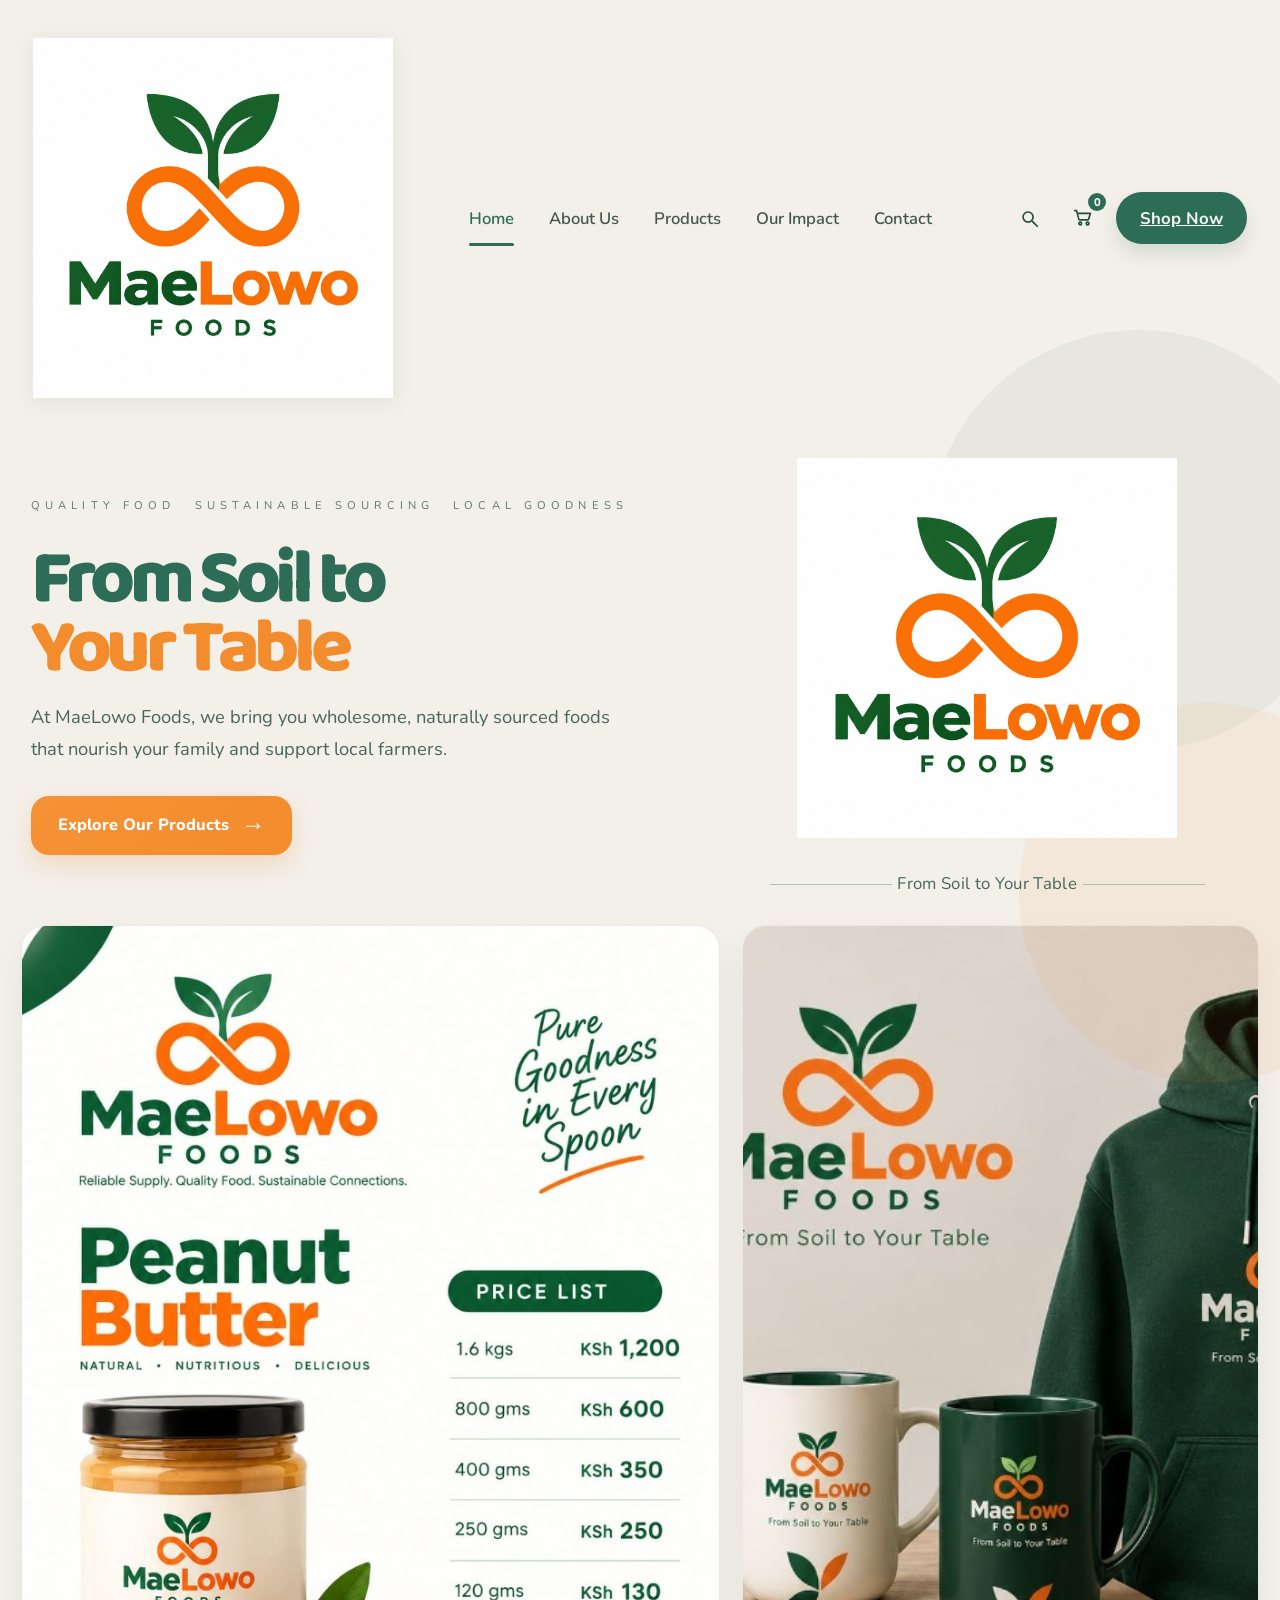
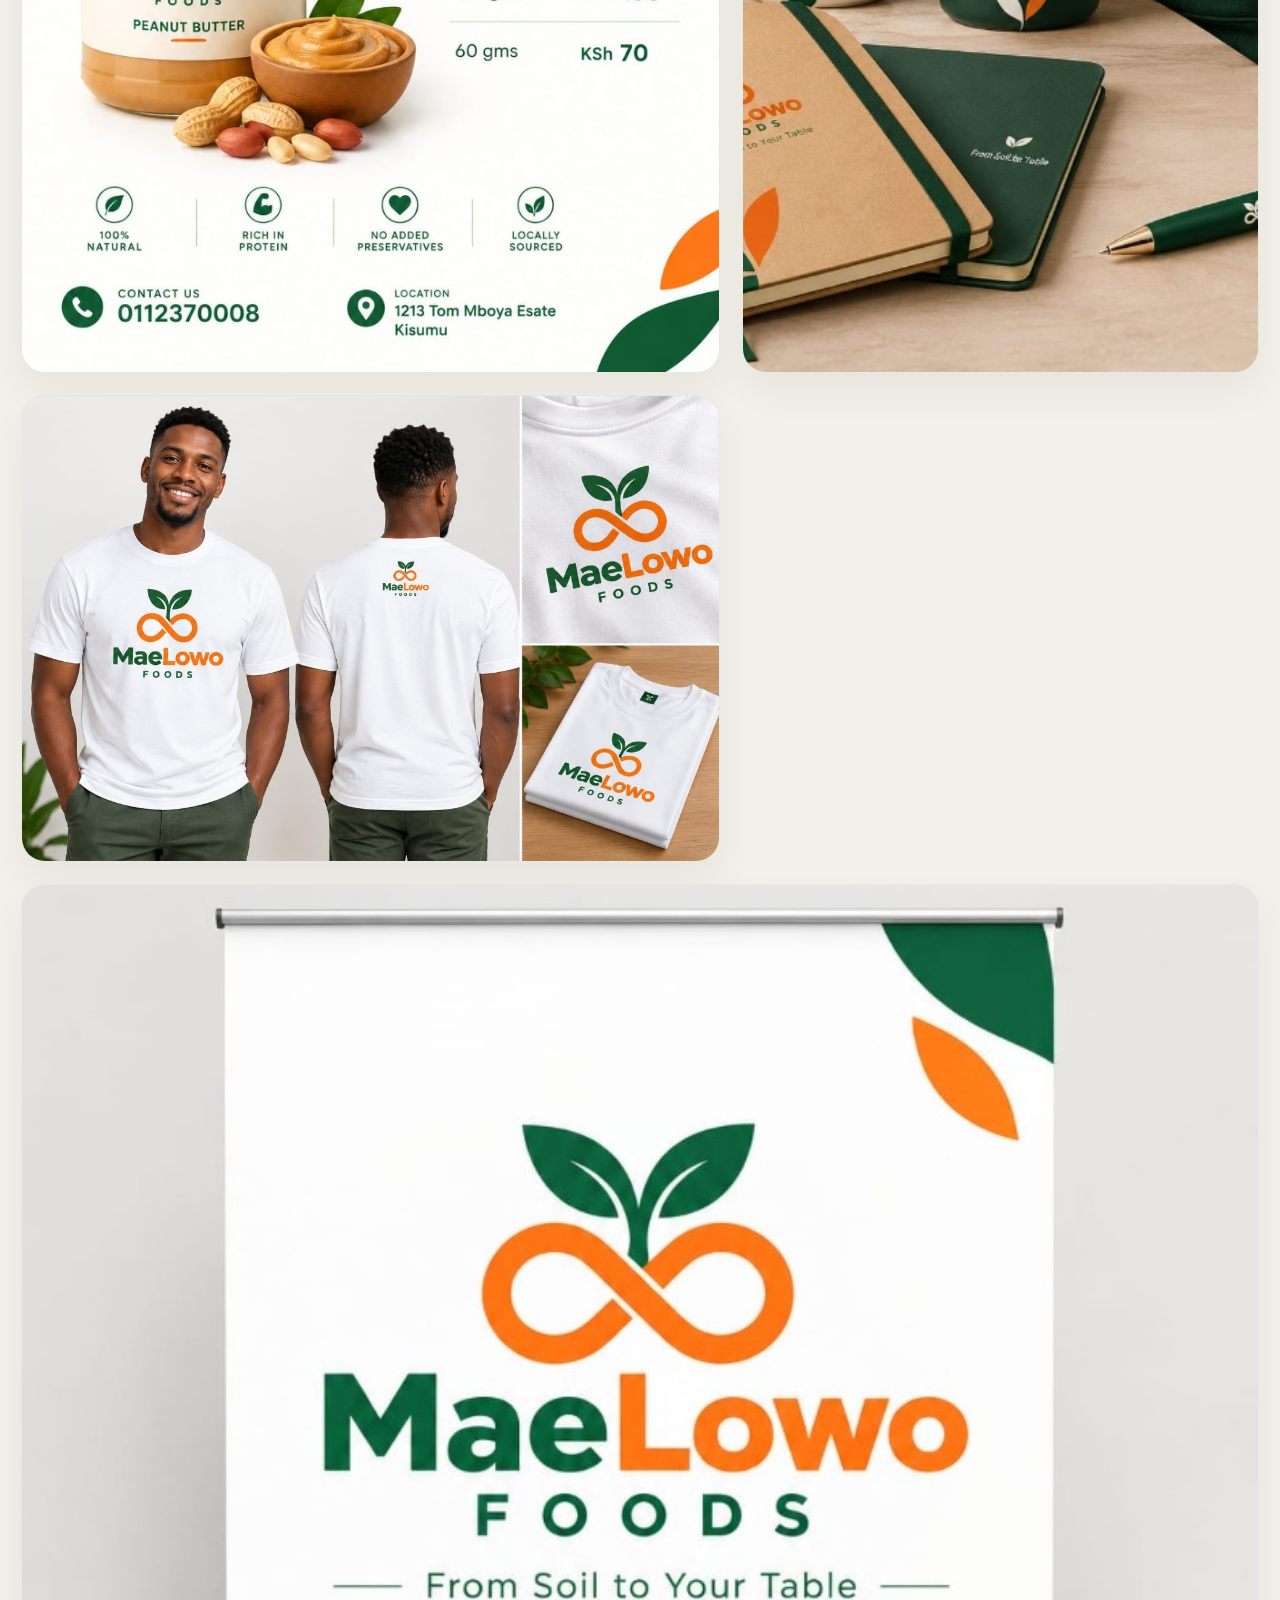
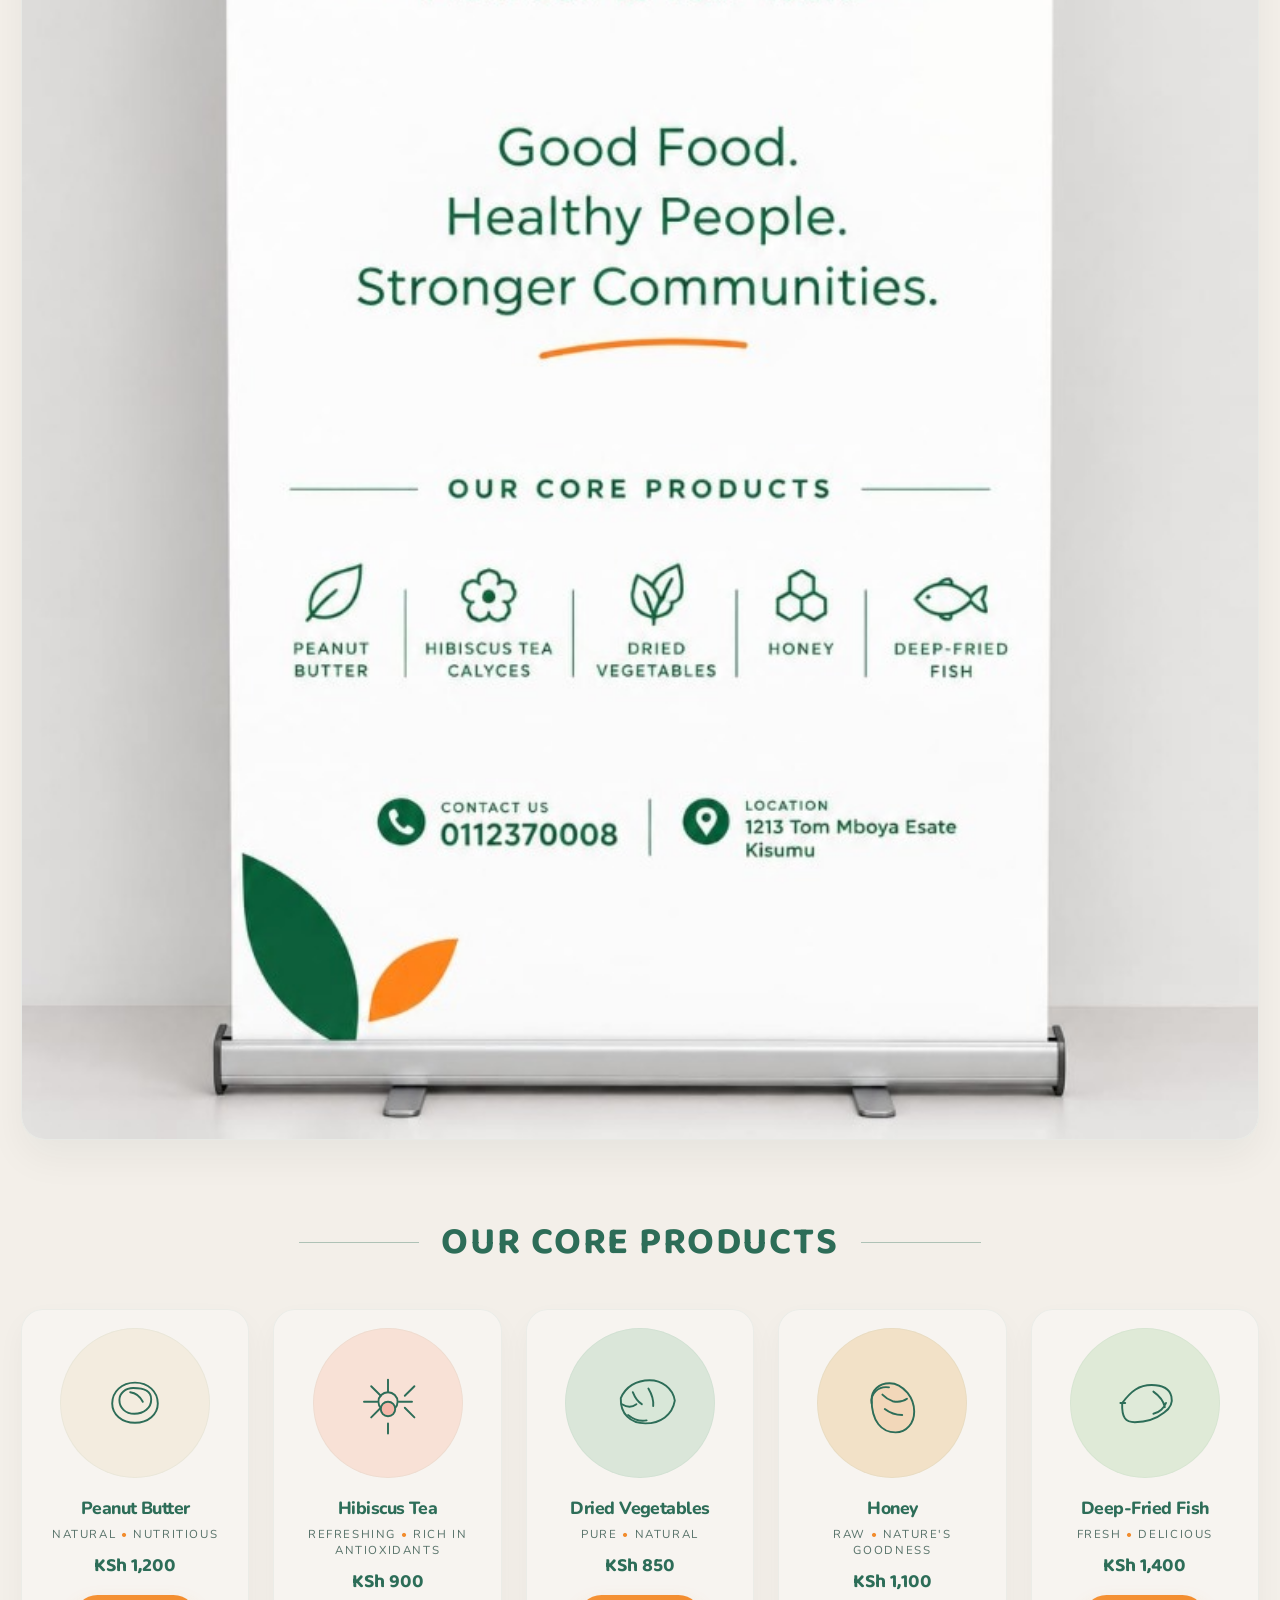
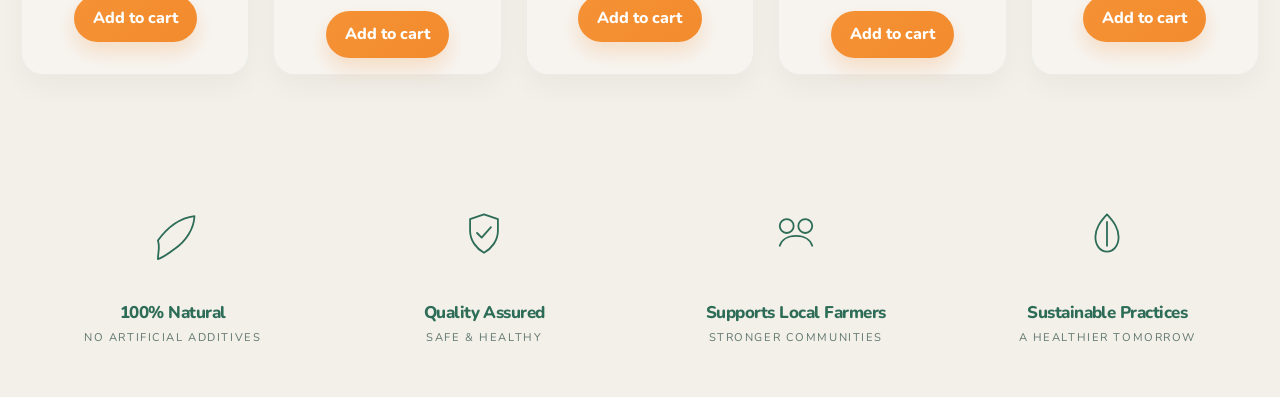
==== index.html @ 342e84cb "Build MaeLowo Foods storefront and checkout Co-authored-by: Copilot <223556219+Copilot@users.noreply" ====
﻿<!DOCTYPE html>
<html lang="en">
  <head>
    <meta charset="UTF-8" />
    <meta name="viewport" content="width=device-width, initial-scale=1.0" />
    <title>MaeLowo Foods</title>
    <link rel="preconnect" href="https://fonts.googleapis.com" />
    <link rel="preconnect" href="https://fonts.gstatic.com" crossorigin />
    <link href="https://fonts.googleapis.com/css2?family=Baloo+2:wght@400;500;600;700;800&family=Nunito:wght@400;600;700;800&display=swap" rel="stylesheet" />
    <link rel="stylesheet" href="style.css" />
  </head>
  <body>
    <div class="page-shell">
      <header class="topbar">
        <div class="brand" aria-label="MaeLowo Foods logo">
          <img src="logo.jpeg" alt="MaeLowo Foods logo" class="brand-mark" />
        </div>

        <button class="menu-toggle" aria-label="Toggle menu" aria-expanded="false">
          <span></span><span></span><span></span>
        </button>

        <nav class="main-nav" aria-label="Main navigation">
          <a href="#" class="active">Home</a>
          <a href="#about">About Us</a>
          <a href="#products">Products</a>
          <a href="#impact">Our Impact</a>
          <a href="#contact">Contact</a>
        </nav>

        <div class="nav-actions">
          <button class="icon-button" aria-label="Search">
            <svg viewBox="0 0 24 24" aria-hidden="true"><circle cx="11" cy="11" r="5.5"></circle><path d="M16 16l5 5"></path></svg>
          </button>
          <button class="icon-button cart-button" aria-label="Cart">
            <svg viewBox="0 0 24 24" aria-hidden="true"><circle cx="9" cy="18" r="1.5"></circle><circle cx="17" cy="18" r="1.5"></circle><path d="M3 4h2l2.4 9.2a1 1 0 0 0 1 .8h8.8a1 1 0 0 0 1-.8L20 7H7"></path></svg>
            <span class="cart-count">0</span>
          </button>
          <a href="sign.html" class="cta-button">Shop Now</a>
        </div>
      </header>

      <main class="content">
        <section class="hero">
          <div class="hero-copy">
            <div class="micro-tags">
              <span>QUALITY FOOD</span>
              <span>SUSTAINABLE SOURCING</span>
              <span>LOCAL GOODNESS</span>
            </div>

            <h1>From Soil to<br /><span>Your Table</span></h1>

            <p>
              At MaeLowo Foods, we bring you wholesome, naturally sourced foods
              that nourish your family and support local farmers.
            </p>

            <a class="primary-btn" href="#products">Explore Our Products <span>→</span></a>
          </div>

          <div class="hero-brand-panel" aria-label="MaeLowo brand panel">
            <img src="logo.jpeg" alt="MaeLowo Foods logo" class="hero-mark" />

            <div class="brand-divider">
              <span>From Soil to Your Table</span>
            </div>
          </div>
        </section>

        <section class="showcase" aria-label="MaeLowo product showcase">
          <div class="showcase-card showcase-main">
            <img src="assets/images/peanut-poster.jpeg" alt="MaeLowo peanut butter product poster" />
          </div>
          <div class="showcase-card showcase-side">
            <img src="assets/images/merch-set.jpeg" alt="MaeLowo branded merchandise" />
          </div>
          <div class="showcase-card showcase-side alt">
            <img src="assets/images/tshirt-mockup.jpeg" alt="MaeLowo t-shirt mockup" />
          </div>
          <div class="showcase-card showcase-banner">
            <img src="assets/images/rollup-banner.jpeg" alt="MaeLowo banner mockup" />
          </div>
        </section>

        <section class="products" id="products">
          <div class="section-header">
            <span class="rule"></span>
            <h2>OUR CORE PRODUCTS</h2>
            <span class="rule"></span>
          </div>

          <div class="product-grid product-choices">
            <article class="product-item product-card" data-name="Peanut Butter" data-price="1200">
              <div class="product-icon peanut">
                <svg viewBox="0 0 120 120" aria-hidden="true">
                  <path d="M60 26c22 0 38 15 38 35 0 18-16 32-38 32-22 0-38-14-38-32 0-20 16-35 38-35Zm-3 9c-13 0-23 9-23 20 0 13 10 23 25 23 16 0 28-10 28-24 0-15-12-19-30-19Z"></path>
                  <path d="M52 42c9 1 17 8 21 16"></path>
                </svg>
              </div>
              <h3>Peanut Butter</h3>
              <p>NATURAL <span>•</span> NUTRITIOUS</p>
              <div class="price-row"><span>KSh 1,200</span></div>
              <button class="buy-btn" type="button">Add to cart</button>
            </article>

            <article class="product-item product-card" data-name="Hibiscus Tea" data-price="900">
              <div class="product-icon hibiscus">
                <svg viewBox="0 0 120 120" aria-hidden="true">
                  <g fill="none" stroke-linecap="round" stroke-linejoin="round">
                    <circle cx="60" cy="58" r="16"></circle>
                    <path d="M60 42V21M60 94v17M42 58H20M100 58h-22M48 48 32 32M88 48l16-16M48 68l-16 16M88 68l16 16"></path>
                    <path d="M60 82c-7 0-12-5-12-12s5-12 12-12 12 5 12 12-5 12-12 12Z" fill="#f5b6a8"></path>
                  </g>
                </svg>
              </div>
              <h3>Hibiscus Tea</h3>
              <p>REFRESHING <span>•</span> RICH IN ANTIOXIDANTS</p>
              <div class="price-row"><span>KSh 900</span></div>
              <button class="buy-btn" type="button">Add to cart</button>
            </article>

            <article class="product-item product-card" data-name="Dried Vegetables" data-price="850">
              <div class="product-icon vegetables">
                <svg viewBox="0 0 120 120" aria-hidden="true">
                  <path d="M28 52c8-19 26-30 48-30 20 0 39 13 42 34-4 24-24 38-49 38-25 0-42-16-41-42Z" fill="#d8e7d8"></path>
                  <path d="M30 62c8 5 16 6 24 0M48 42c4 10 8 16 15 20M74 36c6 10 9 17 8 29M40 80c10 8 21 11 31 9"></path>
                </svg>
              </div>
              <h3>Dried Vegetables</h3>
              <p>PURE <span>•</span> NATURAL</p>
              <div class="price-row"><span>KSh 850</span></div>
              <button class="buy-btn" type="button">Add to cart</button>
            </article>

            <article class="product-item product-card" data-name="Honey" data-price="1100">
              <div class="product-icon honey">
                <svg viewBox="0 0 120 120" aria-hidden="true">
                  <path d="M26 54c0-15 12-27 30-27 14 0 23 8 30 16 7 9 11 17 11 31 0 20-13 35-31 35-23 0-40-18-40-55Z" fill="#f2d7b9"></path>
                  <path d="M44 46c6 6 11 9 17 11 9 2 17 1 24-4"></path>
                  <path d="M48 70c9 7 19 10 29 10"></path>
                  <path d="M55 34c-18-3-31 11-29 26"></path>
                </svg>
              </div>
              <h3>Honey</h3>
              <p>RAW <span>•</span> NATURE'S GOODNESS</p>
              <div class="price-row"><span>KSh 1,100</span></div>
              <button class="buy-btn" type="button">Add to cart</button>
            </article>

            <article class="product-item product-card" data-name="Deep-Fried Fish" data-price="1400">
              <div class="product-icon fish">
                <svg viewBox="0 0 120 120" aria-hidden="true">
                  <path d="M22 60c15-20 28-30 49-30 24 0 31 11 33 19 2 8 0 18-12 27-15 12-30 16-49 16-15 0-22-7-21-32Z" fill="#dfead9"></path>
                  <path d="M74 41c10 7 17 15 19 26M74 78c10-2 18-10 21-18M27 60h-8"></path>
                </svg>
              </div>
              <h3>Deep-Fried Fish</h3>
              <p>FRESH <span>•</span> DELICIOUS</p>
              <div class="price-row"><span>KSh 1,400</span></div>
              <button class="buy-btn" type="button">Add to cart</button>
            </article>
          </div>
        </section>

        <aside class="cart-panel" id="cart-panel" aria-live="polite">
          <div class="cart-header">
            <h3>Your cart</h3>
            <button class="close-cart" type="button" aria-label="Close cart">×</button>
          </div>
          <ul class="cart-items" id="cart-items"></ul>
          <div class="cart-summary">
            <div class="summary-row"><span>Subtotal</span><strong id="subtotal">KSh 0</strong></div>
            <button class="checkout-btn" type="button">Checkout</button>
          </div>
        </aside>

        <section class="benefits" aria-label="Our values">
          <div class="benefit-item">
            <div class="benefit-icon leaf">
              <svg viewBox="0 0 100 100" aria-hidden="true"><path d="M24 63c18-25 40-39 63-42-1 21-14 43-35 57-12 9-21 15-28 17 0-12 4-20 0-32Z"></path></svg>
            </div>
            <strong>100% Natural</strong>
            <span>No artificial additives</span>
          </div>

          <div class="benefit-item">
            <div class="benefit-icon badge">
              <svg viewBox="0 0 100 100" aria-hidden="true"><path d="M50 18l24 8v20c0 17-11 31-24 38-13-7-24-21-24-38V26l24-8Z"></path><path d="M38 50l8 8 16-18"></path></svg>
            </div>
            <strong>Quality Assured</strong>
            <span>Safe &amp; healthy</span>
          </div>

          <div class="benefit-item">
            <div class="benefit-icon people">
              <svg viewBox="0 0 100 100" aria-hidden="true"><circle cx="34" cy="38" r="12"></circle><circle cx="66" cy="38" r="12"></circle><path d="M22 72c3-10 13-17 28-17s25 7 28 17"></path></svg>
            </div>
            <strong>Supports Local Farmers</strong>
            <span>Stronger communities</span>
          </div>

          <div class="benefit-item">
            <div class="benefit-icon eco">
              <svg viewBox="0 0 100 100" aria-hidden="true"><path d="M50 18c12 13 20 24 20 39 0 15-9 25-20 25-11 0-20-10-20-25 0-15 8-26 20-39Zm0 13v41"></path></svg>
            </div>
            <strong>Sustainable Practices</strong>
            <span>A healthier tomorrow</span>
          </div>
        </section>
      </main>
    </div>

    <script>
      const cartButton = document.querySelector('.cart-button');
      const cartPanel = document.getElementById('cart-panel');
      const closeCartButton = document.querySelector('.close-cart');
      const cartCount = document.querySelector('.cart-count');
      const cartItems = document.getElementById('cart-items');
      const subtotalEl = document.getElementById('subtotal');
      const menuToggle = document.querySelector('.menu-toggle');
      const mainNav = document.querySelector('.main-nav');
      const cartStorageKey = 'maelowo-cart';

      function loadCart() {
        try {
          const savedCart = JSON.parse(localStorage.getItem(cartStorageKey) || '[]');
          if (!Array.isArray(savedCart)) return [];
          return savedCart.filter((item) =>
            item &&
            typeof item.name === 'string' &&
            Number.isFinite(item.price) &&
            Number.isInteger(item.qty) &&
            item.qty > 0
          );
        } catch (error) {
          console.error('Unable to load the saved cart.', error);
          return [];
        }
      }

      const cart = loadCart();

      function formatPrice(value) {
        return `KSh ${Number(value).toLocaleString()}`;
      }

      function updateCart() {
        const totalItems = cart.reduce((sum, item) => sum + item.qty, 0);
        const totalPrice = cart.reduce((sum, item) => sum + item.qty * item.price, 0);

        cartCount.textContent = totalItems;
        cartItems.innerHTML = '';
        cartButton.setAttribute('aria-label', `Cart, ${totalItems} items, ${formatPrice(totalPrice)}`);

        if (!cart.length) {
          const emptyMessage = document.createElement('li');
          const label = document.createElement('span');
          label.textContent = 'Cart is empty';
          emptyMessage.appendChild(label);
          cartItems.appendChild(emptyMessage);
        } else {
          cart.forEach((item, index) => {
            const li = document.createElement('li');
            const name = document.createElement('span');
            name.textContent = `${item.name} x${item.qty}`;

            const price = document.createElement('strong');
            price.textContent = formatPrice(item.qty * item.price);

            const controls = document.createElement('div');
            controls.className = 'cart-item-controls';

            const decrease = document.createElement('button');
            decrease.type = 'button';
            decrease.textContent = '−';
            decrease.setAttribute('aria-label', `Remove one ${item.name}`);
            decrease.addEventListener('click', () => changeQuantity(index, -1));

            const increase = document.createElement('button');
            increase.type = 'button';
            increase.textContent = '+';
            increase.setAttribute('aria-label', `Add one ${item.name}`);
            increase.addEventListener('click', () => changeQuantity(index, 1));

            controls.append(decrease, increase);
            li.append(name, price, controls);
            cartItems.appendChild(li);
          });
        }

        subtotalEl.textContent = formatPrice(totalPrice);
        try {
          localStorage.setItem(cartStorageKey, JSON.stringify(cart));
        } catch (error) {
          console.error('Unable to save the cart.', error);
          cartPanel.classList.add('open');
          cartItems.setAttribute('aria-label', 'Cart could not be saved to this browser');
        }
      }

      function changeQuantity(index, adjustment) {
        cart[index].qty += adjustment;
        if (cart[index].qty <= 0) cart.splice(index, 1);
        updateCart();
      }

      document.querySelectorAll('.buy-btn').forEach((button) => {
        button.addEventListener('click', () => {
          const product = button.closest('.product-card');
          const name = product.dataset.name;
          const price = Number(product.dataset.price);

          const existing = cart.find((item) => item.name === name);
          if (existing) {
            existing.qty += 1;
          } else {
            cart.push({ name, price, qty: 1 });
          }

          updateCart();
          cartPanel.classList.add('open');
        });
      });

      cartButton.addEventListener('click', () => {
        cartPanel.classList.toggle('open');
      });

      closeCartButton.addEventListener('click', () => {
        cartPanel.classList.remove('open');
      });

      menuToggle.addEventListener('click', () => {
        const isOpen = mainNav.classList.toggle('show');
        menuToggle.setAttribute('aria-expanded', String(isOpen));
      });

      document.querySelector('.checkout-btn').addEventListener('click', () => {
        if (!cart.length) {
          cartPanel.classList.add('open');
          return;
        }

        window.location.href = 'sign.html';
      });

      updateCart();
    </script>
  </body>
</html>
---- style.css ----
:root {
  --bg: #f3efe9;
  --panel: #f7f5f0;
  --green: #2d6d58;
  --green-soft: #dfe9df;
  --green-deep: #1d4f3d;
  --orange: #f28c2d;
  --orange-soft: #f9e1c7;
  --muted: #677466;
  --line: rgba(45, 109, 88, 0.24);
  --shadow: rgba(23, 49, 37, 0.08);
}

* {
  box-sizing: border-box;
  margin: 0;
  padding: 0;
}

html {
  scroll-behavior: smooth;
}

body {
  min-height: 100vh;
  background: var(--bg);
  color: var(--green-deep);
  font-family: "Nunito", Arial, sans-serif;
}

button,
a {
  font: inherit;
}

img,
svg {
  display: block;
  width: 100%;
  height: auto;
}

.page-shell {
  width: min(1440px, calc(100% - 42px));
  margin: 0 auto;
  padding: 20px 0 28px;
}

.topbar {
  display: flex;
  align-items: center;
  justify-content: space-between;
  gap: 20px;
  padding: 18px 12px 20px;
}

.brand {
  display: flex;
  align-items: center;
  gap: 12px;
  min-width: 0;
}

.brand-mark {
  width: 360px;
  height: auto;
  max-width: 100%;
  display: block;
  filter: drop-shadow(0 4px 10px rgba(29, 79, 61, 0.08));
}

.brand-text,
.big-brand {
  display: flex;
  flex-direction: column;
  line-height: 0.9;
}

.brand-name {
  font-family: "Baloo 2", "Arial Rounded MT Bold", sans-serif;
  font-size: clamp(2.2rem, 2vw + 0.8rem, 4rem);
  font-weight: 800;
  letter-spacing: -0.06em;
  display: inline-flex;
  align-items: flex-end;
  white-space: nowrap;
}

.green {
  color: var(--green);
}

.orange {
  color: var(--orange);
}

.brand-sub {
  margin-top: 6px;
  display: block;
  font-family: "Baloo 2", "Arial Rounded MT Bold", sans-serif;
  font-size: 1.05rem;
  font-weight: 700;
  letter-spacing: 0.42em;
  color: var(--green);
  text-align: center;
}

.main-nav {
  display: flex;
  align-items: center;
  justify-content: center;
  gap: 2.2rem;
  flex: 1;
  font-size: 1.04rem;
  font-weight: 600;
  color: rgba(18, 43, 35, 0.78);
}

.main-nav a {
  position: relative;
  text-decoration: none;
  color: inherit;
  transition: color 0.2s ease;
}

.main-nav a:hover,
.main-nav a.active {
  color: var(--green);
}

.main-nav a.active::after {
  content: "";
  position: absolute;
  left: 0;
  right: 0;
  bottom: -16px;
  height: 3px;
  border-radius: 99px;
  background: var(--green);
}

.nav-actions {
  display: flex;
  align-items: center;
  gap: 12px;
}

.menu-toggle {
  display: none;
  flex-direction: column;
  gap: 5px;
  background: transparent;
  border: 0;
  cursor: pointer;
  padding: 8px;
}

.menu-toggle span {
  display: block;
  width: 24px;
  height: 2px;
  background: var(--green);
  border-radius: 99px;
}

.icon-button {
  width: 42px;
  height: 42px;
  border: 0;
  background: transparent;
  color: var(--green-deep);
  display: inline-flex;
  align-items: center;
  justify-content: center;
  border-radius: 999px;
  cursor: pointer;
  position: relative;
}

.cart-count {
  position: absolute;
  right: -2px;
  top: -4px;
  min-width: 18px;
  height: 18px;
  border-radius: 50%;
  background: var(--green);
  color: #fff;
  font-size: 0.7rem;
  font-weight: 800;
  display: flex;
  align-items: center;
  justify-content: center;
}

.icon-button svg {
  width: 22px;
  height: 22px;
  stroke: currentColor;
  stroke-width: 1.8;
  fill: none;
  stroke-linecap: round;
  stroke-linejoin: round;
}

.cta-button {
  border: 0;
  border-radius: 999px;
  background: var(--green);
  color: #f5f7f3;
  font-weight: 700;
  font-size: 1.05rem;
  padding: 0.9rem 1.5rem;
  cursor: pointer;
  box-shadow: 0 10px 18px rgba(45, 109, 88, 0.15);
}

.content {
  padding-top: 12px;
}

.hero {
  display: grid;
  grid-template-columns: 1.1fr 0.9fr;
  align-items: center;
  gap: 30px;
  padding: 28px 0 8px;
  position: relative;
}

.hero::before,
.hero::after {
  content: "";
  position: absolute;
  border-radius: 50%;
  background: rgba(45, 109, 88, 0.06);
  pointer-events: none;
}

.hero::before {
  width: 420px;
  height: 420px;
  right: -90px;
  top: -100px;
}

.hero::after {
  width: 380px;
  height: 380px;
  right: -140px;
  bottom: -180px;
  background: rgba(242, 140, 45, 0.08);
}

.hero-copy {
  position: relative;
  z-index: 1;
  padding-left: 10px;
}

.micro-tags {
  display: flex;
  flex-wrap: wrap;
  gap: 1.4rem 1.2rem;
  color: rgba(31, 68, 58, 0.7);
  font-size: 0.7rem;
  letter-spacing: 0.32rem;
  text-transform: uppercase;
  margin-bottom: 2rem;
}

.hero-copy h1 {
  font-family: "Baloo 2", "Arial Rounded MT Bold", sans-serif;
  font-weight: 800;
  line-height: 0.9;
  letter-spacing: -0.07em;
  font-size: clamp(4.2rem, 6vw, 8rem);
  color: var(--green);
  margin-bottom: 18px;
}

.hero-copy h1 span {
  color: var(--orange);
}

.hero-copy p {
  max-width: 610px;
  font-size: 1.15rem;
  line-height: 1.7;
  color: rgba(31, 66, 55, 0.8);
  margin-bottom: 2rem;
}

.primary-btn {
  display: inline-flex;
  align-items: center;
  gap: 0.75rem;
  text-decoration: none;
  background: linear-gradient(135deg, #f69236 0%, #f28c2d 100%);
  color: #fff;
  border-radius: 18px;
  padding: 1.1rem 1.7rem;
  font-weight: 800;
  font-size: 1.02rem;
  box-shadow: 0 10px 22px rgba(242, 140, 45, 0.22);
}

.primary-btn span {
  font-size: 1.5rem;
  line-height: 1;
}

.hero-brand-panel {
  position: relative;
  z-index: 1;
  display: flex;
  flex-direction: column;
  align-items: center;
  justify-content: center;
  min-height: 420px;
}

.hero-mark {
  width: min(34vw, 420px);
  max-width: 380px;
  margin: 0 auto 12px;
  display: block;
}

.big-brand {
  align-items: center;
  margin-top: -10px;
}

.big-brand .brand-name {
  font-size: clamp(3.3rem, 4vw, 6rem);
  line-height: 0.8;
}

.big-brand .brand-sub {
  margin-top: 4px;
  font-size: 1.7rem;
  letter-spacing: 0.42em;
}

.brand-divider {
  width: min(440px, 80%);
  margin-top: 22px;
  position: relative;
  text-align: center;
  color: rgba(31, 68, 58, 0.8);
  font-size: 1.05rem;
  letter-spacing: 0.02em;
}

.brand-divider::before,
.brand-divider::after {
  content: "";
  position: absolute;
  top: 50%;
  width: 28%;
  height: 1px;
  background: rgba(45, 109, 88, 0.35);
}

.brand-divider::before {
  left: 0;
}

.brand-divider::after {
  right: 0;
}

.showcase {
  display: grid;
  grid-template-columns: 1.15fr 0.85fr;
  gap: 22px;
  margin-top: 22px;
  align-items: stretch;
}

.showcase-card {
  background: rgba(255, 255, 255, 0.35);
  border: 1px solid rgba(45, 109, 88, 0.08);
  border-radius: 24px;
  overflow: hidden;
  box-shadow: 0 18px 38px rgba(23, 49, 37, 0.05);
}

.showcase-card img {
  display: block;
  width: 100%;
  height: 100%;
  object-fit: cover;
}

.showcase-main {
  min-height: 700px;
}

.showcase-side {
  min-height: 340px;
}

.showcase-side.alt {
  min-height: 290px;
}

.showcase-banner {
  grid-column: 1 / -1;
  min-height: 240px;
}

.section-header {
  margin: 72px auto 36px;
  display: flex;
  align-items: center;
  justify-content: center;
  gap: 22px;
  color: var(--green);
}

.section-header h2 {
  font-family: "Baloo 2", "Arial Rounded MT Bold", sans-serif;
  font-size: clamp(2.2rem, 3vw, 3.2rem);
  font-weight: 700;
  letter-spacing: 0.04em;
  text-transform: uppercase;
}

.rule {
  width: 120px;
  height: 1px;
  background: rgba(45, 109, 88, 0.35);
}

.product-grid {
  display: grid;
  grid-template-columns: repeat(5, minmax(160px, 1fr));
  gap: 1.4rem 1.5rem;
  justify-content: center;
}

.product-item {
  display: flex;
  flex-direction: column;
  align-items: center;
  text-align: center;
}

.product-card {
  background: rgba(255, 255, 255, 0.35);
  border: 1px solid rgba(45, 109, 88, 0.06);
  border-radius: 22px;
  padding: 18px 14px 16px;
  box-shadow: 0 12px 28px rgba(23, 49, 37, 0.04);
}

.product-icon {
  width: 150px;
  height: 150px;
  border-radius: 50%;
  display: flex;
  align-items: center;
  justify-content: center;
  box-shadow: inset 0 0 0 1px rgba(45, 109, 88, 0.04);
  margin-bottom: 18px;
}

.product-icon svg {
  width: 72px;
  height: 72px;
  stroke: var(--green);
  stroke-width: 3.2;
  fill: none;
  stroke-linecap: round;
  stroke-linejoin: round;
}

.product-icon.peanut { background: #f3ecdf; }
.product-icon.hibiscus { background: #f8e1d6; }
.product-icon.vegetables { background: #dae6d9; }
.product-icon.honey { background: #f2e1c7; }
.product-icon.fish { background: #dfead7; }

.product-item h3 {
  font-size: 1.1rem;
  font-weight: 800;
  color: var(--green);
  margin-bottom: 6px;
  letter-spacing: -0.03em;
}

.product-item p {
  color: rgba(31, 68, 58, 0.75);
  font-size: 0.72rem;
  letter-spacing: 0.14em;
  text-transform: uppercase;
}

.product-item p span {
  color: var(--orange);
}

.price-row {
  margin: 8px 0 14px;
  font-family: "Baloo 2", "Arial Rounded MT Bold", sans-serif;
  font-size: 1.2rem;
  font-weight: 700;
  color: var(--green);
}

.buy-btn,
.checkout-btn {
  border: 0;
  background: linear-gradient(135deg, #f59235 0%, #f28b2d 100%);
  color: #fff;
  font-weight: 800;
  border-radius: 999px;
  padding: 0.8rem 1.2rem;
  cursor: pointer;
  transition: transform 0.2s ease, box-shadow 0.2s ease;
  box-shadow: 0 10px 20px rgba(242, 140, 45, 0.22);
}

.buy-btn:hover,
.checkout-btn:hover,
.cta-button:hover,
.icon-button:hover {
  transform: translateY(-1px);
}

.cart-panel {
  position: fixed;
  top: 24px;
  right: 24px;
  width: min(360px, calc(100vw - 24px));
  background: rgba(255, 255, 255, 0.96);
  backdrop-filter: blur(10px);
  border: 1px solid rgba(45, 109, 88, 0.1);
  border-radius: 22px;
  box-shadow: 0 24px 48px rgba(17, 29, 23, 0.13);
  padding: 18px 16px 14px;
  z-index: 40;
  opacity: 0;
  pointer-events: none;
  transform: translateY(-12px);
  transition: opacity 0.2s ease, transform 0.2s ease;
}

.cart-panel.open {
  opacity: 1;
  pointer-events: auto;
  transform: translateY(0);
}

.cart-header {
  display: flex;
  align-items: center;
  justify-content: space-between;
  margin-bottom: 12px;
  color: var(--green);
}

.cart-header h3 {
  font-family: "Baloo 2", "Arial Rounded MT Bold", sans-serif;
  font-size: 1.8rem;
  letter-spacing: -0.05em;
}

.close-cart {
  border: 0;
  background: transparent;
  font-size: 2rem;
  color: var(--green);
  cursor: pointer;
}

.cart-items {
  list-style: none;
  padding: 0;
  margin: 0;
  display: grid;
  gap: 10px;
  max-height: 240px;
  overflow: auto;
}

.cart-items li {
  display: flex;
  justify-content: space-between;
  gap: 14px;
  align-items: center;
  padding: 10px 12px;
  background: rgba(45, 109, 88, 0.04);
  border-radius: 12px;
  color: var(--green-deep);
}

.cart-item-controls {
  display: flex;
  gap: 5px;
}

.cart-item-controls button {
  width: 28px;
  height: 28px;
  border: 1px solid rgba(45, 109, 88, 0.18);
  border-radius: 50%;
  background: white;
  color: var(--green);
  font-size: 1.1rem;
  font-weight: 800;
  line-height: 1;
  cursor: pointer;
}

.cart-items span {
  font-weight: 700;
}

.cart-summary {
  border-top: 1px solid rgba(45, 109, 88, 0.12);
  padding-top: 12px;
  margin-top: 12px;
}

.summary-row {
  display: flex;
  align-items: center;
  justify-content: space-between;
  font-size: 1rem;
  color: var(--green-deep);
  margin-bottom: 12px;
}

.checkout-btn {
  width: 100%;
}

.checkout-items {
  display: grid;
  gap: 10px;
  list-style: none;
  padding: 0;
  margin: 0;
}

.checkout-items li {
  display: flex;
  align-items: center;
  justify-content: space-between;
  gap: 14px;
  padding: 12px 14px;
  border: 1px solid rgba(45, 109, 88, 0.1);
  border-radius: 14px;
  color: var(--green-deep);
}

.checkout-items strong {
  white-space: nowrap;
  color: var(--green);
}

.auth-btn:disabled {
  opacity: 0.55;
  cursor: not-allowed;
  box-shadow: none;
}

.benefits {
  display: grid;
  grid-template-columns: repeat(4, minmax(150px, 1fr));
  gap: 24px;
  margin-top: 74px;
  padding: 20px 8px 10px;
}

.benefit-item {
  display: flex;
  flex-direction: column;
  align-items: center;
  justify-content: flex-start;
  text-align: center;
  padding: 14px 10px;
  color: var(--green);
}

.benefit-icon {
  width: 100px;
  height: 100px;
  margin-bottom: 20px;
  display: flex;
  align-items: center;
  justify-content: center;
}

.benefit-icon svg {
  width: 58px;
  height: 58px;
  stroke: var(--green);
  stroke-width: 3.1;
  fill: none;
  stroke-linecap: round;
  stroke-linejoin: round;
}

.benefit-item strong {
  display: block;
  font-size: 1.06rem;
  font-weight: 800;
  line-height: 1.2;
  margin-bottom: 6px;
  letter-spacing: -0.03em;
}

.benefit-item span {
  font-size: 0.7rem;
  letter-spacing: 0.14em;
  text-transform: uppercase;
  color: rgba(31, 68, 58, 0.7);
}

.auth-body,
.payment-body {
  min-height: 100vh;
  display: flex;
  align-items: center;
  justify-content: center;
  background: linear-gradient(135deg, rgba(45, 109, 88, 0.06), rgba(242, 140, 45, 0.06));
}

.auth-shell,
.checkout-shell {
  width: min(1200px, calc(100% - 28px));
  margin: 30px auto;
}

.auth-card {
  display: grid;
  grid-template-columns: 1fr 1.1fr;
  background: rgba(255, 255, 255, 0.8);
  border: 1px solid rgba(45, 109, 88, 0.08);
  border-radius: 28px;
  overflow: hidden;
  box-shadow: 0 25px 50px rgba(23, 49, 37, 0.08);
}

.auth-branding {
  background: linear-gradient(180deg, rgba(45, 109, 88, 0.04), rgba(242, 140, 45, 0.04));
  padding: 40px 24px;
  display: flex;
  flex-direction: column;
  align-items: center;
  justify-content: center;
  text-align: center;
}

.auth-logo {
  width: min(420px, 88%);
  max-width: 340px;
  margin-bottom: 20px;
}

.auth-branding p {
  font-family: "Baloo 2", "Arial Rounded MT Bold", sans-serif;
  font-size: clamp(1.9rem, 2.4vw, 3rem);
  color: var(--green);
  letter-spacing: -0.06em;
  line-height: 0.96;
}

.auth-panel {
  padding: 34px 32px 30px;
}

.tab-buttons {
  display: grid;
  grid-template-columns: repeat(2, minmax(0, 1fr));
  gap: 10px;
  background: rgba(45, 109, 88, 0.05);
  padding: 8px;
  border-radius: 16px;
  margin-bottom: 24px;
}

.tab-btn {
  border: 0;
  background: transparent;
  color: var(--green);
  padding: 12px 16px;
  border-radius: 12px;
  font-weight: 800;
  cursor: pointer;
}

.tab-btn.active {
  background: var(--green);
  color: white;
  box-shadow: 0 10px 20px rgba(45, 109, 88, 0.18);
}

.auth-form {
  display: none;
  gap: 18px;
}

.auth-form.active {
  display: grid;
}

.field {
  display: grid;
  gap: 8px;
}

.field label {
  font-size: 0.84rem;
  font-weight: 800;
  letter-spacing: 0.02em;
  text-transform: uppercase;
  color: var(--green);
}

.field input {
  width: 100%;
  border: 1px solid rgba(45, 109, 88, 0.15);
  background: rgba(255, 255, 255, 0.85);
  border-radius: 14px;
  padding: 0.9rem 1rem;
  font: inherit;
  color: var(--green-deep);
}

.field-grid {
  display: grid;
  grid-template-columns: repeat(2, minmax(0, 1fr));
  gap: 14px;
}

.helper-row {
  display: flex;
  align-items: center;
  justify-content: space-between;
  gap: 12px;
  font-size: 0.92rem;
}

.checkbox-row {
  display: flex;
  align-items: center;
  gap: 8px;
  color: var(--green-deep);
}

.helper-row a,
.auth-footer a,
.back-link {
  color: var(--green);
  text-decoration: none;
  font-weight: 700;
}

.auth-btn,
.primary {
  display: inline-flex;
  align-items: center;
  justify-content: center;
  border: 0;
  border-radius: 999px;
  background: linear-gradient(135deg, #f69236 0%, #f28c2d 100%);
  color: #fff;
  font-weight: 800;
  padding: 0.95rem 1.4rem;
  text-decoration: none;
  cursor: pointer;
}

.auth-footer {
  margin-top: 20px;
  text-align: center;
  color: rgba(29, 79, 61, 0.8);
}

.checkout-header {
  display: flex;
  align-items: center;
  justify-content: space-between;
  margin-bottom: 22px;
}

.brand-inline {
  width: 220px;
}

.brand-inline img {
  width: 100%;
  display: block;
}

.checkout-grid {
  display: grid;
  grid-template-columns: 1.2fr 0.8fr;
  gap: 22px;
}

.checkout-panel {
  background: rgba(255, 255, 255, 0.82);
  border: 1px solid rgba(45, 109, 88, 0.08);
  border-radius: 26px;
  box-shadow: 0 18px 36px rgba(23, 49, 37, 0.06);
  padding: 28px;
}

.section-tag {
  display: inline-block;
  background: rgba(45, 109, 88, 0.08);
  color: var(--green);
  border-radius: 999px;
  padding: 0.45rem 0.75rem;
  text-transform: uppercase;
  letter-spacing: 0.12em;
  font-weight: 800;
  font-size: 0.72rem;
  margin-bottom: 12px;
}

.section-tag.alt {
  background: rgba(242, 140, 45, 0.12);
  color: var(--orange);
}

.checkout-panel h1,
.summary-product h2 {
  font-family: "Baloo 2", "Arial Rounded MT Bold", sans-serif;
  letter-spacing: -0.06em;
  color: var(--green);
}

.checkout-panel h1 {
  font-size: clamp(2.2rem, 3vw, 3.5rem);
  margin-bottom: 22px;
}

.payment-form {
  display: grid;
  gap: 18px;
}

.payment-status {
  min-height: 1.4em;
  color: var(--green);
  font-size: 0.92rem;
  font-weight: 700;
}

.payment-methods {
  display: grid;
  grid-template-columns: repeat(3, minmax(0, 1fr));
  gap: 12px;
}

.method-option {
  display: flex;
  align-items: center;
  justify-content: center;
  gap: 10px;
  border: 1px solid rgba(45, 109, 88, 0.12);
  border-radius: 14px;
  padding: 0.9rem 0.5rem;
  background: rgba(45, 109, 88, 0.02);
  color: var(--green-deep);
  font-weight: 700;
  cursor: pointer;
}

.method-option.active {
  border-color: rgba(45, 109, 88, 0.4);
  background: rgba(45, 109, 88, 0.06);
}

.method-option input {
  accent-color: var(--green);
}

.summary-panel {
  display: flex;
  flex-direction: column;
  gap: 18px;
}

.summary-product {
  display: flex;
  align-items: center;
  gap: 16px;
  padding: 14px;
  border: 1px solid rgba(45, 109, 88, 0.1);
  border-radius: 18px;
  background: rgba(45, 109, 88, 0.02);
}

.summary-thumb {
  width: 92px;
  height: 92px;
  border-radius: 16px;
  overflow: hidden;
  flex-shrink: 0;
}

.summary-thumb img {
  width: 100%;
  height: 100%;
  object-fit: cover;
}

.summary-product h2 {
  font-size: 2rem;
  margin-bottom: 4px;
}

.summary-product p {
  color: rgba(29, 79, 61, 0.7);
}

.summary-list {
  display: grid;
  gap: 10px;
  padding-top: 2px;
}

.summary-row {
  display: flex;
  justify-content: space-between;
  align-items: center;
  gap: 12px;
  padding-bottom: 10px;
  border-bottom: 1px solid rgba(45, 109, 88, 0.1);
  color: var(--green-deep);
}

.summary-total {
  display: flex;
  justify-content: space-between;
  align-items: center;
  margin-top: auto;
  padding-top: 16px;
  border-top: 1px solid rgba(45, 109, 88, 0.12);
  font-size: 1.1rem;
  color: var(--green-deep);
}

.summary-total strong {
  font-size: 1.6rem;
  color: var(--green);
}

@media (max-width: 1120px) {
  .page-shell {
    width: min(100% - 20px, 1200px);
  }

  .main-nav {
    gap: 1.1rem;
    font-size: 0.96rem;
  }

  .hero {
    grid-template-columns: 1fr;
    padding-top: 18px;
  }

  .hero-copy {
    padding-left: 0;
    text-align: center;
  }

  .micro-tags {
    justify-content: center;
  }

  .hero-copy p {
    margin-left: auto;
    margin-right: auto;
  }

  .primary-btn {
    justify-content: center;
  }

  .product-grid {
    grid-template-columns: repeat(3, minmax(170px, 1fr));
  }

  .showcase {
    grid-template-columns: 1fr;
  }

  .showcase-main,
  .showcase-side,
  .showcase-banner {
    min-height: 260px;
  }
}

@media (max-width: 760px) {
  .menu-toggle {
    display: flex;
  }

  .topbar {
    position: relative;
    flex-wrap: wrap;
    justify-content: space-between;
  }

  .main-nav {
    display: none;
    width: 100%;
    order: 4;
    flex-direction: column;
    background: rgba(255, 255, 255, 0.9);
    border: 1px solid rgba(45, 109, 88, 0.08);
    border-radius: 16px;
    padding: 12px;
    box-shadow: 0 12px 28px rgba(23, 49, 37, 0.08);
  }

  .main-nav.show {
    display: flex;
  }

  .main-nav a.active::after {
    display: none;
  }

  .nav-actions {
    margin-left: auto;
  }

  .brand-mark {
    width: 220px;
  }

  .hero-copy h1 {
    font-size: 3.2rem;
  }

  .hero-copy p {
    font-size: 1rem;
  }

  .product-grid {
    grid-template-columns: repeat(2, minmax(140px, 1fr));
  }

  .benefits {
    grid-template-columns: repeat(2, minmax(140px, 1fr));
  }

  .cart-panel {
    top: auto;
    bottom: 14px;
    right: 14px;
    left: 14px;
    width: auto;
  }
}

@media (max-width: 480px) {
  .page-shell {
    width: min(100% - 12px, 1000px);
  }

  .topbar {
    padding-left: 0;
    padding-right: 0;
  }

  .nav-actions .cta-button {
    display: none;
  }

  .micro-tags {
    font-size: 0.52rem;
    letter-spacing: 0.18rem;
    gap: 0.7rem 0.65rem;
  }

  .hero-copy h1 {
    font-size: 2.8rem;
  }

  .product-grid,
  .benefits {
    grid-template-columns: 1fr;
  }

  .product-icon {
    width: 126px;
    height: 126px;
  }

  .brand-divider {
    width: 100%;
    font-size: 0.9rem;
  }

  .auth-card,
  .checkout-grid {
    grid-template-columns: 1fr;
  }

  .auth-branding {
    padding-top: 30px;
    padding-bottom: 20px;
  }

  .payment-methods,
  .field-grid {
    grid-template-columns: 1fr;
  }
}
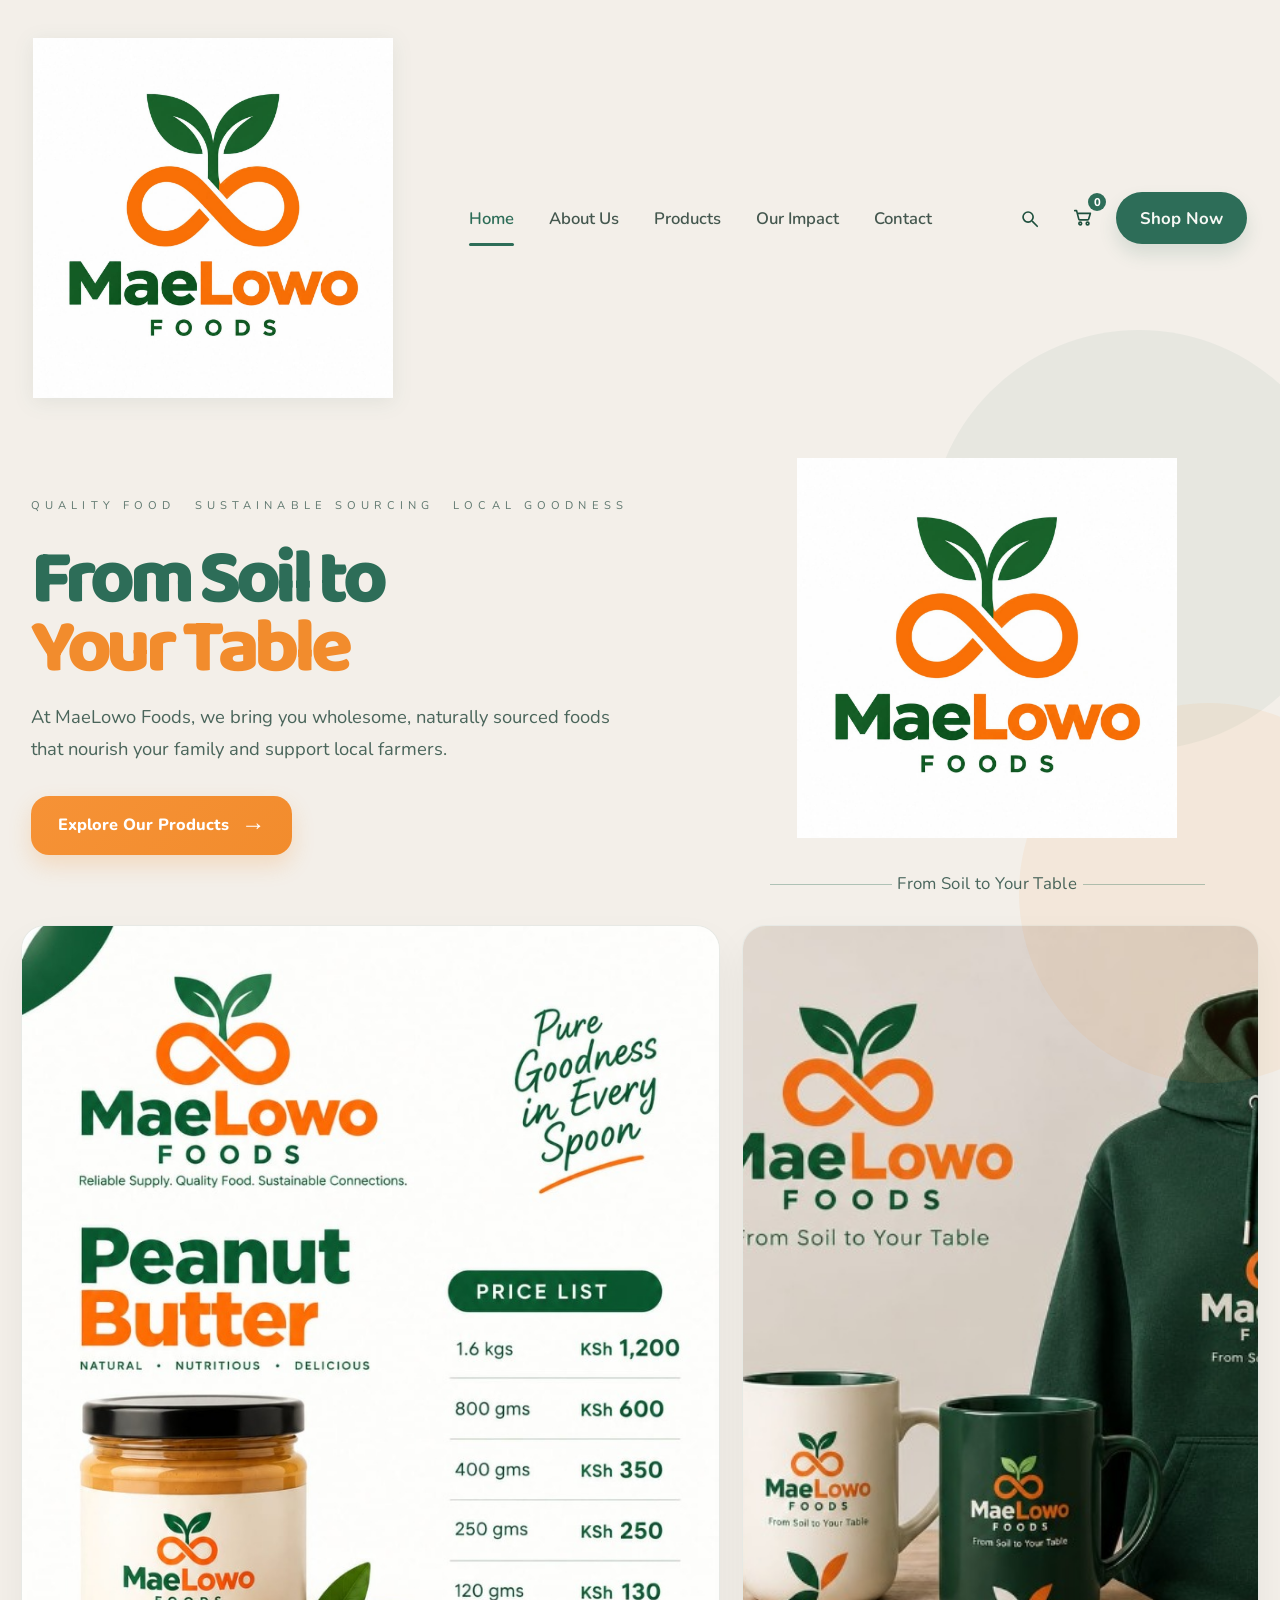
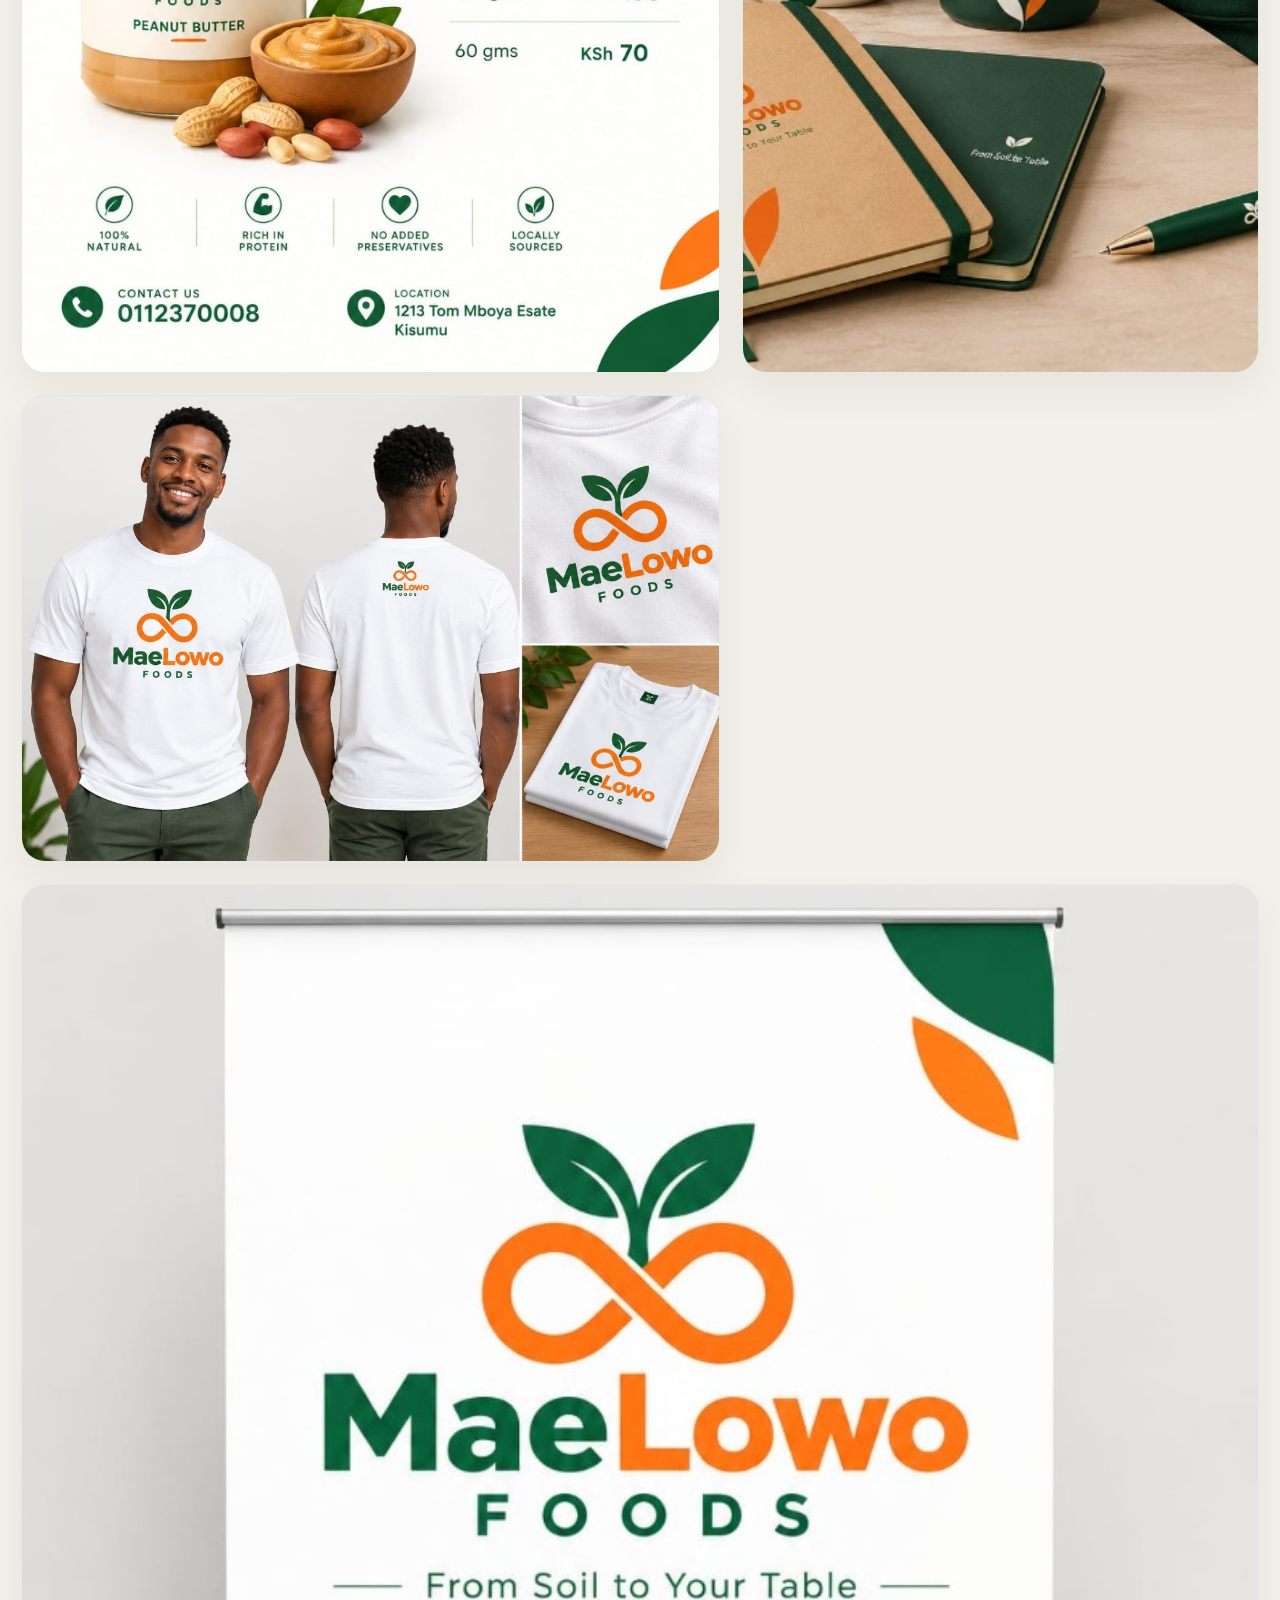
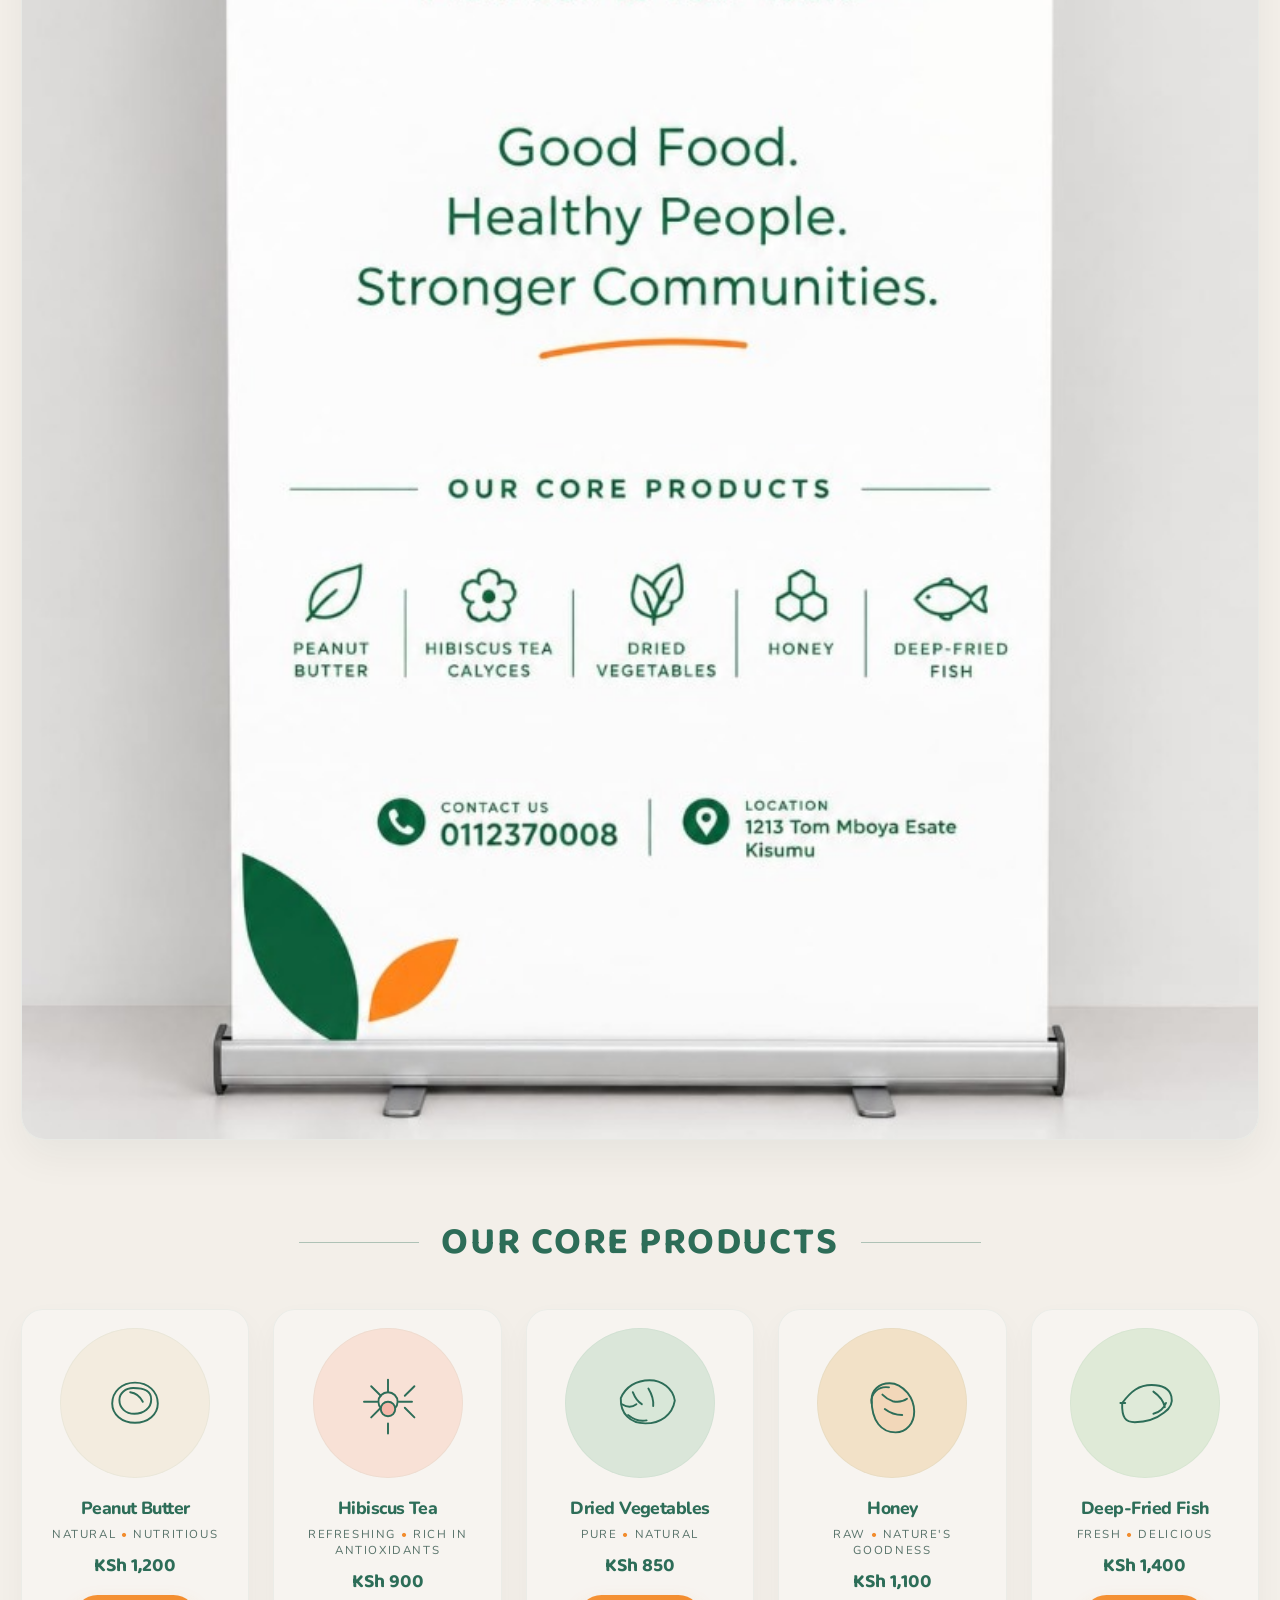
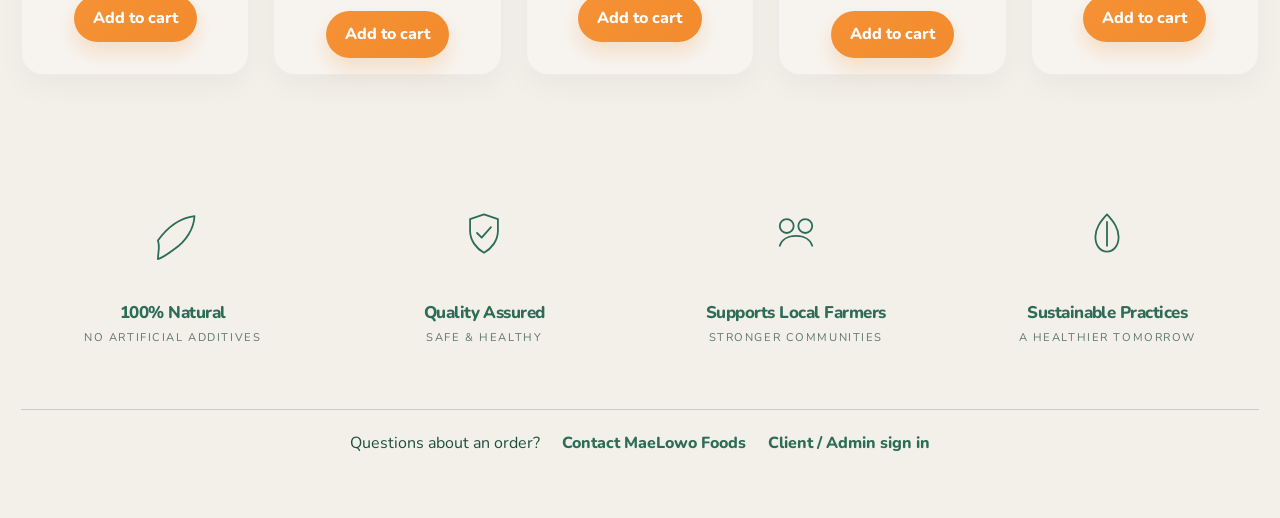
==== commit 59329049: "Add Supabase account and catalog portals Co-authored-by: Copilot <223556219+Copilot@users.noreply.gi" ====
--- a/index.html
+++ b/index.html
@@ -41,7 +41,7 @@
       </header>
 
       <main class="content">
-        <section class="hero">
+        <section class="hero" id="about">
           <div class="hero-copy">
             <div class="micro-tags">
               <span>QUALITY FOOD</span>
@@ -161,6 +161,7 @@
               <button class="buy-btn" type="button">Add to cart</button>
             </article>
           </div>
+          <p class="catalog-message" id="catalog-message" role="status" hidden></p>
         </section>
 
         <aside class="cart-panel" id="cart-panel" aria-live="polite">
@@ -175,7 +176,7 @@
           </div>
         </aside>
 
-        <section class="benefits" aria-label="Our values">
+        <section class="benefits" id="impact" aria-label="Our values">
           <div class="benefit-item">
             <div class="benefit-icon leaf">
               <svg viewBox="0 0 100 100" aria-hidden="true"><path d="M24 63c18-25 40-39 63-42-1 21-14 43-35 57-12 9-21 15-28 17 0-12 4-20 0-32Z"></path></svg>
@@ -208,144 +209,14 @@
             <span>A healthier tomorrow</span>
           </div>
         </section>
+        <footer class="store-footer" id="contact">
+          <span>Questions about an order?</span>
+          <a href="mailto:owinocliff328@gmail.com">Contact MaeLowo Foods</a>
+          <a href="sign.html">Client / Admin sign in</a>
+        </footer>
       </main>
     </div>
 
-    <script>
-      const cartButton = document.querySelector('.cart-button');
-      const cartPanel = document.getElementById('cart-panel');
-      const closeCartButton = document.querySelector('.close-cart');
-      const cartCount = document.querySelector('.cart-count');
-      const cartItems = document.getElementById('cart-items');
-      const subtotalEl = document.getElementById('subtotal');
-      const menuToggle = document.querySelector('.menu-toggle');
-      const mainNav = document.querySelector('.main-nav');
-      const cartStorageKey = 'maelowo-cart';
-
-      function loadCart() {
-        try {
-          const savedCart = JSON.parse(localStorage.getItem(cartStorageKey) || '[]');
-          if (!Array.isArray(savedCart)) return [];
-          return savedCart.filter((item) =>
-            item &&
-            typeof item.name === 'string' &&
-            Number.isFinite(item.price) &&
-            Number.isInteger(item.qty) &&
-            item.qty > 0
-          );
-        } catch (error) {
-          console.error('Unable to load the saved cart.', error);
-          return [];
-        }
-      }
-
-      const cart = loadCart();
-
-      function formatPrice(value) {
-        return `KSh ${Number(value).toLocaleString()}`;
-      }
-
-      function updateCart() {
-        const totalItems = cart.reduce((sum, item) => sum + item.qty, 0);
-        const totalPrice = cart.reduce((sum, item) => sum + item.qty * item.price, 0);
-
-        cartCount.textContent = totalItems;
-        cartItems.innerHTML = '';
-        cartButton.setAttribute('aria-label', `Cart, ${totalItems} items, ${formatPrice(totalPrice)}`);
-
-        if (!cart.length) {
-          const emptyMessage = document.createElement('li');
-          const label = document.createElement('span');
-          label.textContent = 'Cart is empty';
-          emptyMessage.appendChild(label);
-          cartItems.appendChild(emptyMessage);
-        } else {
-          cart.forEach((item, index) => {
-            const li = document.createElement('li');
-            const name = document.createElement('span');
-            name.textContent = `${item.name} x${item.qty}`;
-
-            const price = document.createElement('strong');
-            price.textContent = formatPrice(item.qty * item.price);
-
-            const controls = document.createElement('div');
-            controls.className = 'cart-item-controls';
-
-            const decrease = document.createElement('button');
-            decrease.type = 'button';
-            decrease.textContent = '−';
-            decrease.setAttribute('aria-label', `Remove one ${item.name}`);
-            decrease.addEventListener('click', () => changeQuantity(index, -1));
-
-            const increase = document.createElement('button');
-            increase.type = 'button';
-            increase.textContent = '+';
-            increase.setAttribute('aria-label', `Add one ${item.name}`);
-            increase.addEventListener('click', () => changeQuantity(index, 1));
-
-            controls.append(decrease, increase);
-            li.append(name, price, controls);
-            cartItems.appendChild(li);
-          });
-        }
-
-        subtotalEl.textContent = formatPrice(totalPrice);
-        try {
-          localStorage.setItem(cartStorageKey, JSON.stringify(cart));
-        } catch (error) {
-          console.error('Unable to save the cart.', error);
-          cartPanel.classList.add('open');
-          cartItems.setAttribute('aria-label', 'Cart could not be saved to this browser');
-        }
-      }
-
-      function changeQuantity(index, adjustment) {
-        cart[index].qty += adjustment;
-        if (cart[index].qty <= 0) cart.splice(index, 1);
-        updateCart();
-      }
-
-      document.querySelectorAll('.buy-btn').forEach((button) => {
-        button.addEventListener('click', () => {
-          const product = button.closest('.product-card');
-          const name = product.dataset.name;
-          const price = Number(product.dataset.price);
-
-          const existing = cart.find((item) => item.name === name);
-          if (existing) {
-            existing.qty += 1;
-          } else {
-            cart.push({ name, price, qty: 1 });
-          }
-
-          updateCart();
-          cartPanel.classList.add('open');
-        });
-      });
-
-      cartButton.addEventListener('click', () => {
-        cartPanel.classList.toggle('open');
-      });
-
-      closeCartButton.addEventListener('click', () => {
-        cartPanel.classList.remove('open');
-      });
-
-      menuToggle.addEventListener('click', () => {
-        const isOpen = mainNav.classList.toggle('show');
-        menuToggle.setAttribute('aria-expanded', String(isOpen));
-      });
-
-      document.querySelector('.checkout-btn').addEventListener('click', () => {
-        if (!cart.length) {
-          cartPanel.classList.add('open');
-          return;
-        }
-
-        window.location.href = 'sign.html';
-      });
-
-      updateCart();
-    </script>
+    <script type="module" src="storefront.js"></script>
   </body>
 </html>
--- a/style.css
+++ b/style.css
@@ -208,6 +208,7 @@
   border-radius: 999px;
   background: var(--green);
   color: #f5f7f3;
+  text-decoration: none;
   font-weight: 700;
   font-size: 1.05rem;
   padding: 0.9rem 1.5rem;
@@ -1054,6 +1055,296 @@
   color: var(--green);
 }
 
+.text-button {
+  padding: 0;
+  border: 0;
+  background: none;
+  color: var(--green);
+  font: inherit;
+  font-weight: 700;
+  cursor: pointer;
+}
+
+.auth-divider {
+  display: flex;
+  align-items: center;
+  gap: 14px;
+  margin: 20px 0 12px;
+  color: rgba(29, 79, 61, 0.65);
+  font-size: 0.88rem;
+}
+
+.auth-divider::before,
+.auth-divider::after {
+  content: "";
+  height: 1px;
+  flex: 1;
+  background: rgba(45, 109, 88, 0.15);
+}
+
+.google-btn,
+.outline-button,
+.danger-button {
+  display: inline-flex;
+  align-items: center;
+  justify-content: center;
+  gap: 10px;
+  min-height: 44px;
+  padding: 0.65rem 1rem;
+  border: 1px solid rgba(45, 109, 88, 0.18);
+  border-radius: 12px;
+  background: #fff;
+  color: var(--green-deep);
+  font: inherit;
+  font-weight: 800;
+  text-decoration: none;
+  cursor: pointer;
+}
+
+.google-btn {
+  width: 100%;
+}
+
+.google-btn svg {
+  width: 20px;
+  height: 20px;
+  flex: 0 0 20px;
+}
+
+.auth-message,
+.portal-message,
+.catalog-message {
+  padding: 12px 14px;
+  border-radius: 12px;
+  background: rgba(45, 109, 88, 0.08);
+  color: var(--green-deep);
+  font-weight: 700;
+}
+
+.auth-message.error,
+.portal-message.error,
+.catalog-message.error {
+  background: rgba(177, 55, 40, 0.08);
+  color: #9f2f24;
+}
+
+.auth-message:not([hidden]),
+.portal-message:not([hidden]),
+.catalog-message:not([hidden]) {
+  margin-top: 14px;
+}
+
+.auth-message[hidden],
+.portal-message[hidden],
+.catalog-message[hidden] {
+  display: none;
+}
+
+.portal-body {
+  min-height: 100vh;
+  padding: 24px 0;
+  background: linear-gradient(135deg, rgba(45, 109, 88, 0.05), rgba(242, 140, 45, 0.05));
+}
+
+.portal-shell {
+  width: min(1160px, calc(100% - 32px));
+  margin: 0 auto;
+}
+
+.portal-header,
+.portal-user {
+  display: flex;
+  align-items: center;
+  justify-content: space-between;
+  gap: 18px;
+}
+
+.portal-logo {
+  display: block;
+  width: min(230px, 48vw);
+}
+
+.portal-logo img {
+  display: block;
+  width: 100%;
+}
+
+.portal-user {
+  color: var(--green);
+  font-weight: 800;
+}
+
+.portal-intro {
+  padding: 44px 0 24px;
+}
+
+.portal-intro h1 {
+  margin: 0 0 8px;
+  color: var(--green);
+  font-family: "Baloo 2", "Arial Rounded MT Bold", sans-serif;
+  font-size: clamp(2.5rem, 5vw, 4.5rem);
+  line-height: 1;
+  letter-spacing: -0.06em;
+}
+
+.portal-intro p,
+.portal-card > p {
+  color: rgba(29, 79, 61, 0.72);
+}
+
+.portal-grid,
+.admin-layout {
+  display: grid;
+  grid-template-columns: repeat(2, minmax(0, 1fr));
+  gap: 20px;
+  align-items: start;
+}
+
+.portal-card {
+  padding: 24px;
+  border: 1px solid rgba(45, 109, 88, 0.1);
+  border-radius: 22px;
+  background: rgba(255, 255, 255, 0.86);
+  box-shadow: 0 16px 32px rgba(23, 49, 37, 0.05);
+}
+
+.portal-card h2 {
+  margin-bottom: 4px;
+  color: var(--green);
+  font-family: "Baloo 2", "Arial Rounded MT Bold", sans-serif;
+  font-size: 2rem;
+  letter-spacing: -0.04em;
+}
+
+.portal-form {
+  display: grid;
+  gap: 16px;
+  margin-top: 20px;
+}
+
+.portal-form textarea,
+.portal-form select {
+  width: 100%;
+  border: 1px solid rgba(45, 109, 88, 0.15);
+  border-radius: 14px;
+  background: #fff;
+  color: var(--green-deep);
+  padding: 0.9rem 1rem;
+  font: inherit;
+  resize: vertical;
+}
+
+.product-active {
+  margin: 2px 0;
+}
+
+.form-actions {
+  display: flex;
+  flex-wrap: wrap;
+  gap: 10px;
+}
+
+.form-actions .auth-btn {
+  flex: 1;
+}
+
+.portal-list {
+  display: grid;
+  gap: 10px;
+  margin-top: 18px;
+}
+
+.portal-list h3 {
+  color: var(--green);
+  font-size: 1rem;
+}
+
+.portal-entry {
+  padding: 12px 14px;
+  border-radius: 12px;
+  background: rgba(45, 109, 88, 0.05);
+  color: var(--green-deep);
+}
+
+.portal-entry p {
+  margin: 4px 0;
+  white-space: pre-wrap;
+}
+
+.portal-entry small {
+  color: rgba(29, 79, 61, 0.65);
+}
+
+.portal-global-message {
+  margin-top: 18px;
+}
+
+.admin-product-list {
+  display: grid;
+  gap: 12px;
+  margin-top: 18px;
+}
+
+.admin-product {
+  display: flex;
+  align-items: center;
+  justify-content: space-between;
+  gap: 14px;
+  padding: 14px;
+  border: 1px solid rgba(45, 109, 88, 0.1);
+  border-radius: 14px;
+  background: rgba(45, 109, 88, 0.025);
+}
+
+.admin-product-details h3 {
+  margin-bottom: 2px;
+  color: var(--green);
+}
+
+.admin-product-details p {
+  color: var(--green-deep);
+}
+
+.admin-product-details small {
+  color: rgba(29, 79, 61, 0.65);
+}
+
+.admin-product-actions {
+  display: flex;
+  gap: 8px;
+}
+
+.danger-button {
+  border-color: rgba(159, 47, 36, 0.2);
+  color: #9f2f24;
+}
+
+.catalog-product-image {
+  width: 100%;
+  max-height: 220px;
+  aspect-ratio: 4 / 3;
+  object-fit: cover;
+  border-radius: 14px;
+  margin-bottom: 14px;
+}
+
+.store-footer {
+  display: flex;
+  justify-content: center;
+  flex-wrap: wrap;
+  gap: 10px 22px;
+  margin: 40px 0 14px;
+  padding: 22px;
+  border-top: 1px solid var(--line);
+  color: var(--green-deep);
+}
+
+.store-footer a {
+  color: var(--green);
+  font-weight: 800;
+  text-decoration: none;
+}
+
 @media (max-width: 1120px) {
   .page-shell {
     width: min(100% - 20px, 1200px);
@@ -1206,7 +1497,9 @@
   }
 
   .auth-card,
-  .checkout-grid {
+  .checkout-grid,
+  .portal-grid,
+  .admin-layout {
     grid-template-columns: 1fr;
   }
 
@@ -1219,4 +1512,30 @@
   .field-grid {
     grid-template-columns: 1fr;
   }
-}
+
+  .portal-header,
+  .portal-user {
+    gap: 10px;
+  }
+
+  .portal-user {
+    font-size: 0.85rem;
+  }
+
+  .portal-card {
+    padding: 18px;
+  }
+
+  .admin-product {
+    align-items: flex-start;
+    flex-direction: column;
+  }
+
+  .admin-product-actions {
+    width: 100%;
+  }
+
+  .admin-product-actions button {
+    flex: 1;
+  }
+}
